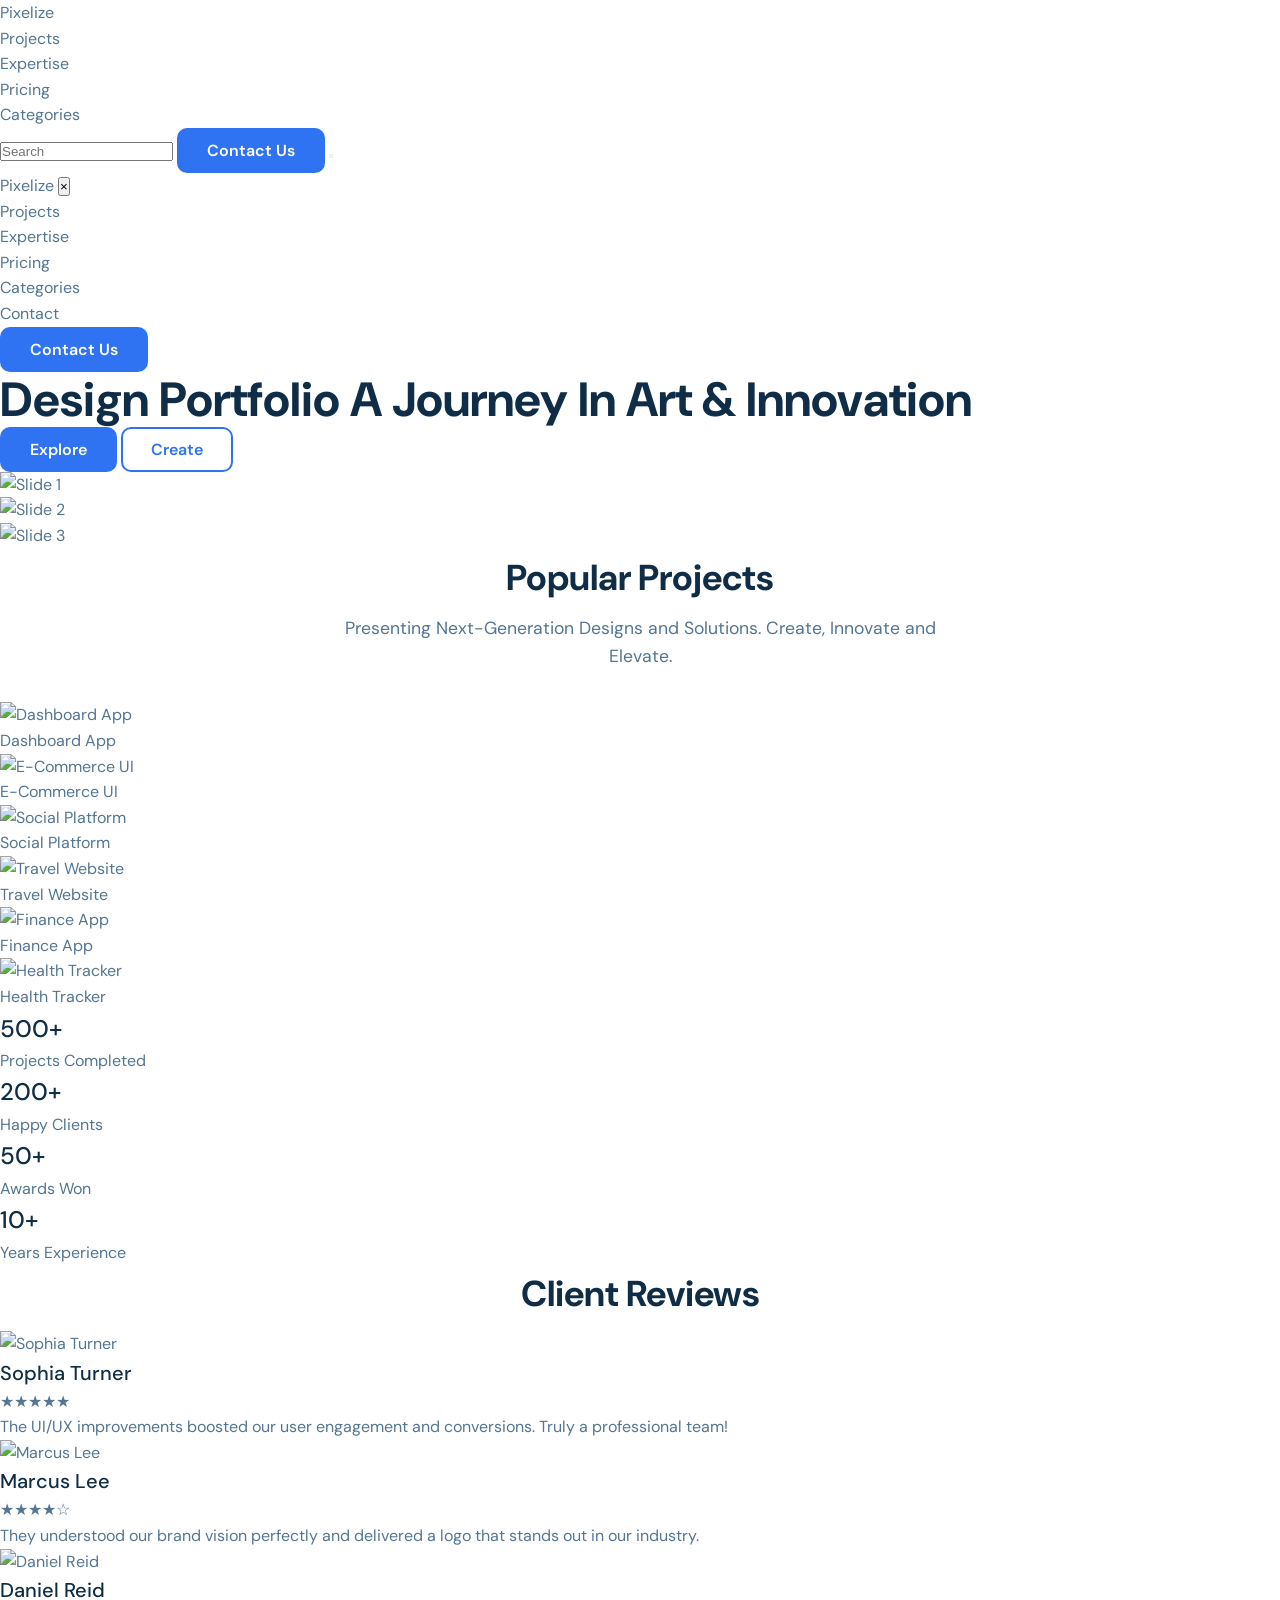
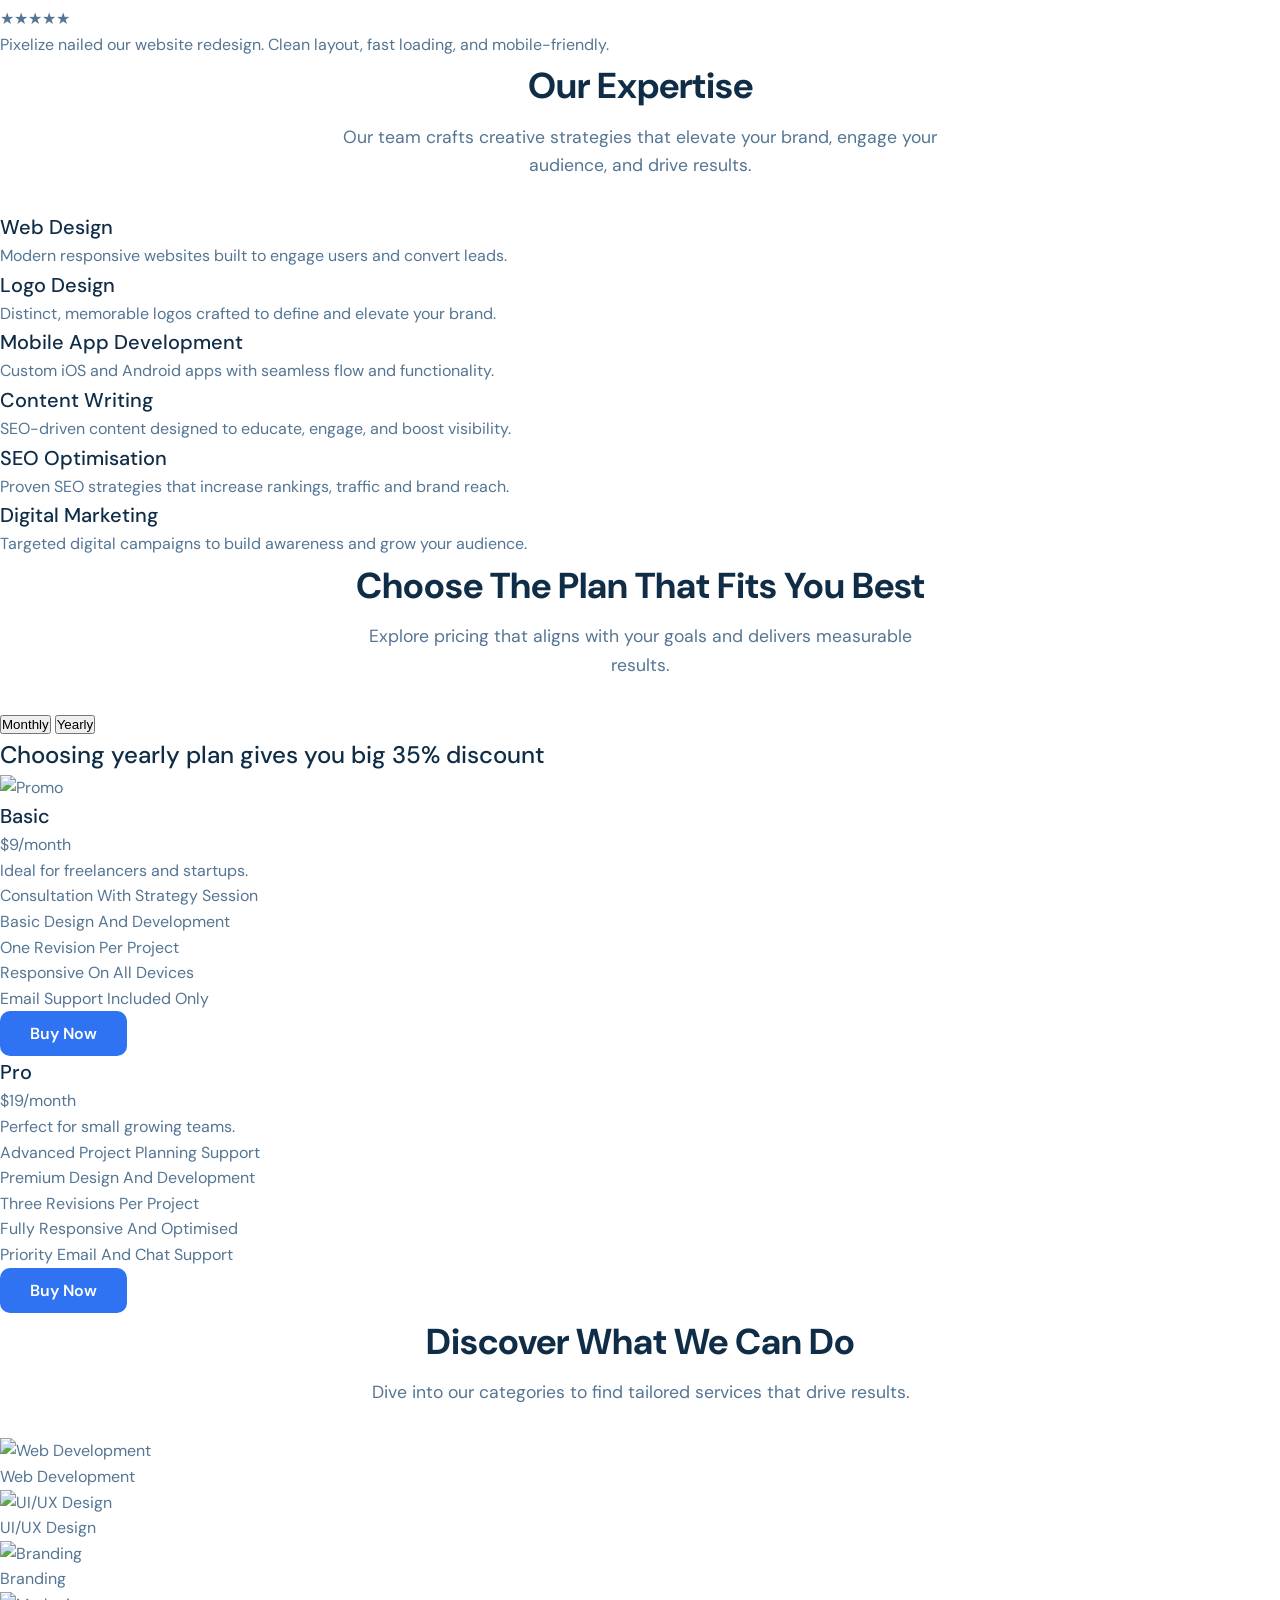
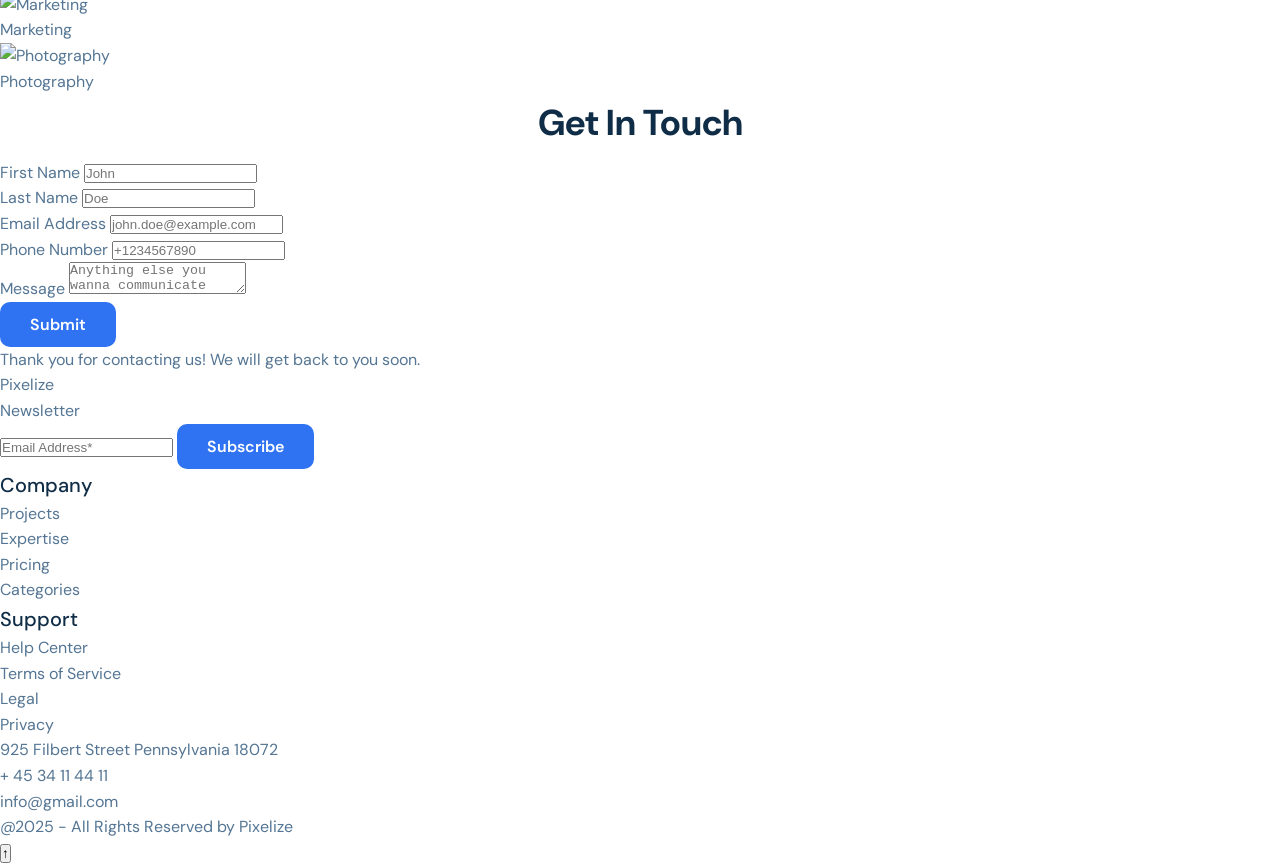
==== index.html @ 6b64fa92 "chore: scaffold project with base html and common styles" ====
<!DOCTYPE html>
<html lang="en">
<head>
    <meta charset="UTF-8">
    <meta name="viewport" content="width=device-width, initial-scale=1.0">
    <title>Pixelize — Design Portfolio</title>
    <link rel="preconnect" href="https://fonts.googleapis.com">
    <link href="https://fonts.googleapis.com/css2?family=DM+Sans:wght@400;500;600;700&display=swap" rel="stylesheet">
    <script src="https://code.iconify.design/iconify-icon/1.0.7/iconify-icon.min.js"></script>
    <link rel="stylesheet" href="./styles/common.css">
</head>
<body>

    <section class="nav" id="top">
        <div class="nav-logo">
            <a href="#top">Pixelize</a>
        </div>
        <div class="nav-links">
            <ul>
                <li><a href="#projects">Projects</a></li>
                <li><a href="#expertise">Expertise</a></li>
                <li><a href="#pricing">Pricing</a></li>
                <li><a href="#categories">Categories</a></li>
            </ul>
        </div>
        <div class="nav-right">
            <input type="text" placeholder="Search" class="nav-search">
            <button class="btn-primary" onclick="document.getElementById('contact').scrollIntoView({behavior:'smooth'})">Contact Us</button>
            <button class="hamburger" id="hamburger-btn">
                <span></span><span></span><span></span>
            </button>
        </div>
    </section>

    
    <div class="mobile-menu" id="mobile-menu">
        <div class="mobile-menu-header">
            <a href="#top" class="mobile-logo">Pixelize</a>
            <button class="close-btn" id="close-menu-btn">&times;</button>
        </div>
        <ul class="mobile-links">
            <li><a href="#projects">Projects</a></li>
            <li><a href="#expertise">Expertise</a></li>
            <li><a href="#pricing">Pricing</a></li>
            <li><a href="#categories">Categories</a></li>
            <li><a href="#contact">Contact</a></li>
        </ul>
        <button class="btn-primary mobile-contact-btn" onclick="document.getElementById('contact').scrollIntoView({behavior:'smooth'})">Contact Us</button>
    </div>
    <div class="menu-overlay" id="menu-overlay"></div>

   
    <section class="hero">
        <div class="hero-text">
            <h1>Design Portfolio A Journey in Art & Innovation</h1>
            <div class="hero-buttons">
                <a href="#projects"><button class="btn-primary">Explore</button></a>
                <a href="#categories"><button class="btn-outline">Create</button></a>
            </div>
        </div>
        <div class="hero-image">
            <div class="slider" id="hero-slider">
                <div class="slider-track" id="hero-track">
                    <div class="slide"><img src="https://picsum.photos/seed/pixhero1/600/420.jpg" alt="Slide 1"></div>
                    <div class="slide"><img src="https://picsum.photos/seed/pixhero2/600/420.jpg" alt="Slide 2"></div>
                    <div class="slide"><img src="https://picsum.photos/seed/pixhero3/600/420.jpg" alt="Slide 3"></div>
                </div>
                <div class="slider-dots" id="hero-dots"></div>
            </div>
        </div>
    </section>

   
    <section class="projects" id="projects">
        <h2>Popular Projects</h2>
        <p>Presenting Next-Generation Designs and Solutions. Create, Innovate and Elevate.</p>
        <div class="slider" id="project-slider">
            <div class="slider-track" id="project-track">
                <div class="slide project-card">
                    <img src="https://picsum.photos/seed/proj1/300/300.jpg" alt="Dashboard App">
                    <div class="project-info">
                        <iconify-icon icon="logos:nextjs-icon" width="28"></iconify-icon>
                        <span>Dashboard App</span>
                    </div>
                </div>
                <div class="slide project-card">
                    <img src="https://picsum.photos/seed/proj2/300/300.jpg" alt="E-Commerce UI">
                    <div class="project-info">
                        <iconify-icon icon="logos:nextjs-icon" width="28"></iconify-icon>
                        <span>E-Commerce UI</span>
                    </div>
                </div>
                <div class="slide project-card">
                    <img src="https://picsum.photos/seed/proj3/300/300.jpg" alt="Social Platform">
                    <div class="project-info">
                        <iconify-icon icon="logos:nextjs-icon" width="28"></iconify-icon>
                        <span>Social Platform</span>
                    </div>
                </div>
                <div class="slide project-card">
                    <img src="https://picsum.photos/seed/proj4/300/300.jpg" alt="Travel Website">
                    <div class="project-info">
                        <iconify-icon icon="logos:nextjs-icon" width="28"></iconify-icon>
                        <span>Travel Website</span>
                    </div>
                </div>
                <div class="slide project-card">
                    <img src="https://picsum.photos/seed/proj5/300/300.jpg" alt="Finance App">
                    <div class="project-info">
                        <iconify-icon icon="logos:nextjs-icon" width="28"></iconify-icon>
                        <span>Finance App</span>
                    </div>
                </div>
                <div class="slide project-card">
                    <img src="https://picsum.photos/seed/proj6/300/300.jpg" alt="Health Tracker">
                    <div class="project-info">
                        <iconify-icon icon="logos:nextjs-icon" width="28"></iconify-icon>
                        <span>Health Tracker</span>
                    </div>
                </div>
            </div>
            <div class="slider-dots" id="project-dots"></div>
        </div>
    </section>

   
    <section class="stats">
        <div class="stat-card">
            <div class="stat-icon"><iconify-icon icon="mdi:briefcase-outline" width="32" style="color:#fff"></iconify-icon></div>
            <h3>500+</h3>
            <p>Projects Completed</p>
        </div>
        <div class="stat-card">
            <div class="stat-icon"><iconify-icon icon="mdi:account-group-outline" width="32" style="color:#fff"></iconify-icon></div>
            <h3>200+</h3>
            <p>Happy Clients</p>
        </div>
        <div class="stat-card">
            <div class="stat-icon"><iconify-icon icon="mdi:trophy-outline" width="32" style="color:#fff"></iconify-icon></div>
            <h3>50+</h3>
            <p>Awards Won</p>
        </div>
        <div class="stat-card">
            <div class="stat-icon"><iconify-icon icon="mdi:clock-outline" width="32" style="color:#fff"></iconify-icon></div>
            <h3>10+</h3>
            <p>Years Experience</p>
        </div>
    </section>

    <section class="reviews">
        <h2>Client Reviews</h2>
        <div class="reviews-grid">
            <div class="review-card">
                <div class="review-header">
                    <img src="https://picsum.photos/seed/sophia/48/48.jpg" alt="Sophia Turner" class="review-avatar">
                    <div>
                        <h4>Sophia Turner</h4>
                        <div class="stars">★★★★★</div>
                    </div>
                </div>
                <p>The UI/UX improvements boosted our user engagement and conversions. Truly a professional team!</p>
            </div>
            <div class="review-card">
                <div class="review-header">
                    <img src="https://picsum.photos/seed/marcus/48/48.jpg" alt="Marcus Lee" class="review-avatar">
                    <div>
                        <h4>Marcus Lee</h4>
                        <div class="stars">★★★★☆</div>
                    </div>
                </div>
                <p>They understood our brand vision perfectly and delivered a logo that stands out in our industry.</p>
            </div>
            <div class="review-card">
                <div class="review-header">
                    <img src="https://picsum.photos/seed/daniel/48/48.jpg" alt="Daniel Reid" class="review-avatar">
                    <div>
                        <h4>Daniel Reid</h4>
                        <div class="stars">★★★★★</div>
                    </div>
                </div>
                <p>Pixelize nailed our website redesign. Clean layout, fast loading, and mobile-friendly.</p>
            </div>
        </div>
    </section>

  
    <section class="expertise" id="expertise">
        <h2>Our Expertise</h2>
        <p>Our team crafts creative strategies that elevate your brand, engage your audience, and drive results.</p>
        <div class="expertise-grid">
            <div class="expertise-card">
                <div class="expertise-icon"><iconify-icon icon="mdi:palette-outline" width="24" style="color:#fff"></iconify-icon></div>
                <h4>Web Design</h4>
                <p>Modern responsive websites built to engage users and convert leads.</p>
            </div>
            <div class="expertise-card">
                <div class="expertise-icon"><iconify-icon icon="mdi:vector-square" width="24" style="color:#fff"></iconify-icon></div>
                <h4>Logo Design</h4>
                <p>Distinct, memorable logos crafted to define and elevate your brand.</p>
            </div>
            <div class="expertise-card">
                <div class="expertise-icon"><iconify-icon icon="mdi:cellphone-link" width="24" style="color:#fff"></iconify-icon></div>
                <h4>Mobile App Development</h4>
                <p>Custom iOS and Android apps with seamless flow and functionality.</p>
            </div>
            <div class="expertise-card">
                <div class="expertise-icon"><iconify-icon icon="mdi:pencil-outline" width="24" style="color:#fff"></iconify-icon></div>
                <h4>Content Writing</h4>
                <p>SEO-driven content designed to educate, engage, and boost visibility.</p>
            </div>
            <div class="expertise-card">
                <div class="expertise-icon"><iconify-icon icon="mdi:magnify" width="24" style="color:#fff"></iconify-icon></div>
                <h4>SEO Optimisation</h4>
                <p>Proven SEO strategies that increase rankings, traffic and brand reach.</p>
            </div>
            <div class="expertise-card">
                <div class="expertise-icon"><iconify-icon icon="mdi:bullhorn-outline" width="24" style="color:#fff"></iconify-icon></div>
                <h4>Digital Marketing</h4>
                <p>Targeted digital campaigns to build awareness and grow your audience.</p>
            </div>
        </div>
    </section>

   
    <section class="pricing" id="pricing">
        <h2>Choose the Plan That Fits You Best</h2>
        <p>Explore pricing that aligns with your goals and delivers measurable results.</p>
        <div class="pricing-toggle">
            <button class="toggle-btn active" id="monthly-btn" data-plan="monthly">Monthly</button>
            <button class="toggle-btn" id="yearly-btn" data-plan="yearly">Yearly</button>
        </div>
        <div class="pricing-grid">
            <div class="promo-card">
                <div class="promo-text">
                    <h3>Choosing yearly plan gives you <span>big 35% discount</span></h3>
                </div>
                <img src="https://picsum.photos/seed/pricingactor/360/380.jpg" alt="Promo">
            </div>
            <div class="plan-card">
                <h4>Basic</h4>
                <div class="plan-price">$<span class="price-value" data-monthly="9" data-yearly="6">9</span><span class="plan-period">/month</span></div>
                <p>Ideal for freelancers and startups.</p>
                <ul>
                    <li>Consultation With Strategy Session</li>
                    <li>Basic Design And Development</li>
                    <li>One Revision Per Project</li>
                    <li>Responsive On All Devices</li>
                    <li>Email Support Included Only</li>
                </ul>
                <button class="btn-primary plan-btn">Buy Now</button>
            </div>
            <div class="plan-card">
                <h4>Pro</h4>
                <div class="plan-price">$<span class="price-value" data-monthly="19" data-yearly="12">19</span><span class="plan-period">/month</span></div>
                <p>Perfect for small growing teams.</p>
                <ul>
                    <li>Advanced Project Planning Support</li>
                    <li>Premium Design And Development</li>
                    <li>Three Revisions Per Project</li>
                    <li>Fully Responsive And Optimised</li>
                    <li>Priority Email And Chat Support</li>
                </ul>
                <button class="btn-primary plan-btn">Buy Now</button>
            </div>
        </div>
    </section>

   
    <section class="categories" id="categories">
        <h2>Discover What We Can Do</h2>
        <p>Dive into our categories to find tailored services that drive results.</p>
        <div class="categories-grid">
            <div class="cat-card cat-large">
                <img src="https://picsum.photos/seed/catweb/570/400.jpg" alt="Web Development">
                <div class="cat-label"><iconify-icon icon="mdi:check-circle" width="16" style="color:#22c55e"></iconify-icon> Web Development</div>
            </div>
            <div class="cat-card">
                <img src="https://picsum.photos/seed/catui/285/200.jpg" alt="UI/UX Design">
                <div class="cat-label"><iconify-icon icon="mdi:check-circle" width="16" style="color:#22c55e"></iconify-icon> UI/UX Design</div>
            </div>
            <div class="cat-card">
                <img src="https://picsum.photos/seed/catbrand/285/200.jpg" alt="Branding">
                <div class="cat-label"><iconify-icon icon="mdi:check-circle" width="16" style="color:#22c55e"></iconify-icon> Branding</div>
            </div>
            <div class="cat-card">
                <img src="https://picsum.photos/seed/catmarket/285/200.jpg" alt="Marketing">
                <div class="cat-label"><iconify-icon icon="mdi:check-circle" width="16" style="color:#22c55e"></iconify-icon> Marketing</div>
            </div>
            <div class="cat-card">
                <img src="https://picsum.photos/seed/catphoto/285/200.jpg" alt="Photography">
                <div class="cat-label"><iconify-icon icon="mdi:check-circle" width="16" style="color:#22c55e"></iconify-icon> Photography</div>
            </div>
        </div>
    </section>

    
    <section class="contact" id="contact">
        <h2>Get In Touch</h2>
        <div class="contact-form" id="contact-form">
            <div class="form-row">
                <div class="form-group">
                    <label>First Name</label>
                    <input type="text" placeholder="John" id="fname">
                </div>
                <div class="form-group">
                    <label>Last Name</label>
                    <input type="text" placeholder="Doe" id="lname">
                </div>
            </div>
            <div class="form-row">
                <div class="form-group">
                    <label>Email Address</label>
                    <input type="email" placeholder="john.doe@example.com" id="femail">
                </div>
                <div class="form-group">
                    <label>Phone Number</label>
                    <input type="tel" placeholder="+1234567890" id="fphone">
                </div>
            </div>
            <div class="form-group">
                <label>Message</label>
                <textarea placeholder="Anything else you wanna communicate" id="fmessage"></textarea>
            </div>
            <button class="btn-primary submit-btn" id="submit-btn" disabled>Submit</button>
        </div>
        <div class="form-success" id="form-success">Thank you for contacting us! We will get back to you soon.</div>
    </section>

  
    <footer>
        <div class="footer-top">
            <div class="footer-brand">
                <a href="#top" class="footer-logo">Pixelize</a>
                <p>Newsletter</p>
                <div class="newsletter">
                    <input type="email" placeholder="Email Address*" id="newsletter-email">
                    <button class="btn-primary" id="subscribe-btn">Subscribe</button>
                </div>
            </div>
            <div class="footer-columns">
                <div class="footer-col">
                    <h4>Company</h4>
                    <ul>
                        <li><a href="#projects">Projects</a></li>
                        <li><a href="#expertise">Expertise</a></li>
                        <li><a href="#pricing">Pricing</a></li>
                        <li><a href="#categories">Categories</a></li>
                    </ul>
                </div>
                <div class="footer-col">
                    <h4>Support</h4>
                    <ul>
                        <li><a href="#">Help Center</a></li>
                        <li><a href="#">Terms of Service</a></li>
                        <li><a href="#">Legal</a></li>
                        <li><a href="#">Privacy</a></li>
                    </ul>
                </div>
                <div class="footer-contact">
                    <p>925 Filbert Street Pennsylvania 18072</p>
                    <p>+ 45 34 11 44 11</p>
                    <p>info@gmail.com</p>
                </div>
            </div>
        </div>
        <div class="footer-bottom">
            <p>@2025 - All Rights Reserved by <span>Pixelize</span></p>
        </div>
    </footer>

   
    <button class="scroll-top" id="scroll-top-btn">↑</button>

   
    <div class="toast" id="toast"></div>

    
    <link rel="stylesheet" href="./styles/nav.css">
    <link rel="stylesheet" href="./styles/hero.css">
    <link rel="stylesheet" href="./styles/sections.css">
    <link rel="stylesheet" href="./styles/pricing.css">
    <link rel="stylesheet" href="./styles/contact.css">
    <link rel="stylesheet" href="./styles/footer.css">
    <link rel="stylesheet" href="./styles/responsive.css">

 
    <script src="./js/theme.js"></script>
    <script src="./js/menu.js"></script>
    <script src="./js/slider.js"></script>
    <script src="./js/pricing.js"></script>
    <script src="./js/form.js"></script>
    <script src="./js/utils.js"></script>
</body>
</html>
---- styles/common.css ----
* {
    margin: 0;
    padding: 0;
    box-sizing: border-box;
}

html {
    scroll-behavior: smooth;
}

body {
    font-family: 'DM Sans', sans-serif;
    background-color: #ffffff;
    color: #547593;
    line-height: 1.6;
}

a {
    text-decoration: none;
    color: inherit;
}

ul {
    list-style: none;
}

img {
    max-width: 100%;
    display: block;
}

/* ===== TYPOGRAPHY ===== */
h1 {
    font-size: 3rem;
    font-weight: 700;
    color: #102d47;
    line-height: 1.15;
    text-transform: capitalize;
}

h2 {
    font-size: 2.25rem;
    font-weight: 700;
    color: #102d47;
    text-transform: capitalize;
    text-align: center;
    margin-bottom: 0.5rem;
}

h3 {
    font-size: 1.5rem;
    font-weight: 500;
    color: #102d47;
}

h4 {
    font-size: 1.25rem;
    font-weight: 500;
    color: #102d47;
}

section > p {
    text-align: center;
    font-size: 1.1rem;
    color: #547593;
    max-width: 600px;
    margin: 0 auto 2rem;
}


.btn-primary {
    background-color: #2f73f2;
    color: #ffffff;
    border: 2px solid #2f73f2;
    padding: 10px 28px;
    border-radius: 10px;
    font-size: 1rem;
    font-weight: 600;
    cursor: pointer;
    font-family: 'DM Sans', sans-serif;
}

.btn-primary:hover {
    background-color: transparent;
    color: #2f73f2;
}

.btn-outline {
    background-color: transparent;
    color: #2f73f2;
    border: 2px solid #2f73f2;
    padding: 10px 28px;
    border-radius: 10px;
    font-size: 1rem;
    font-weight: 600;
    cursor: pointer;
    font-family: 'DM Sans', sans-serif;
}

.btn-outline:hover {
    background-color: #2f73f2;
    color: #ffffff;
}

.btn-disabled {
    background-color: #d1d5db;
    color: #9ca3af;
    border: 2px solid #d1d5db;
    padding: 10px 28px;
    border-radius: 10px;
    font-size: 1rem;
    font-weight: 600;
    cursor: not-allowed;
    font-family: 'DM Sans', sans-serif;
}


body.dark {
    background-color: #081738;
    color: #a0aec0;
}

body.dark h1,
body.dark h2,
body.dark h3,
body.dark h4 {
    color: #ffffff;
}

body.dark section > p {
    color: #a0aec0;
}

body.dark input,
body.dark textarea {
    background-color: transparent;
    color: #ffffff;
    border-color: rgba(255, 255, 255, 0.2);
}

body.dark input::placeholder,
body.dark textarea::placeholder {
    color: rgba(255, 255, 255, 0.3);
}


::-webkit-scrollbar {
    width: 8px;
}

::-webkit-scrollbar-track {
    background: #f5f9ff;
}

::-webkit-scrollbar-thumb {
    background: #2f73f2;
    border-radius: 4px;
}

body.dark ::-webkit-scrollbar-track {
    background: #000f30;
}


@media (prefers-reduced-motion: reduce) {
    html {
        scroll-behavior: auto;
    }
}
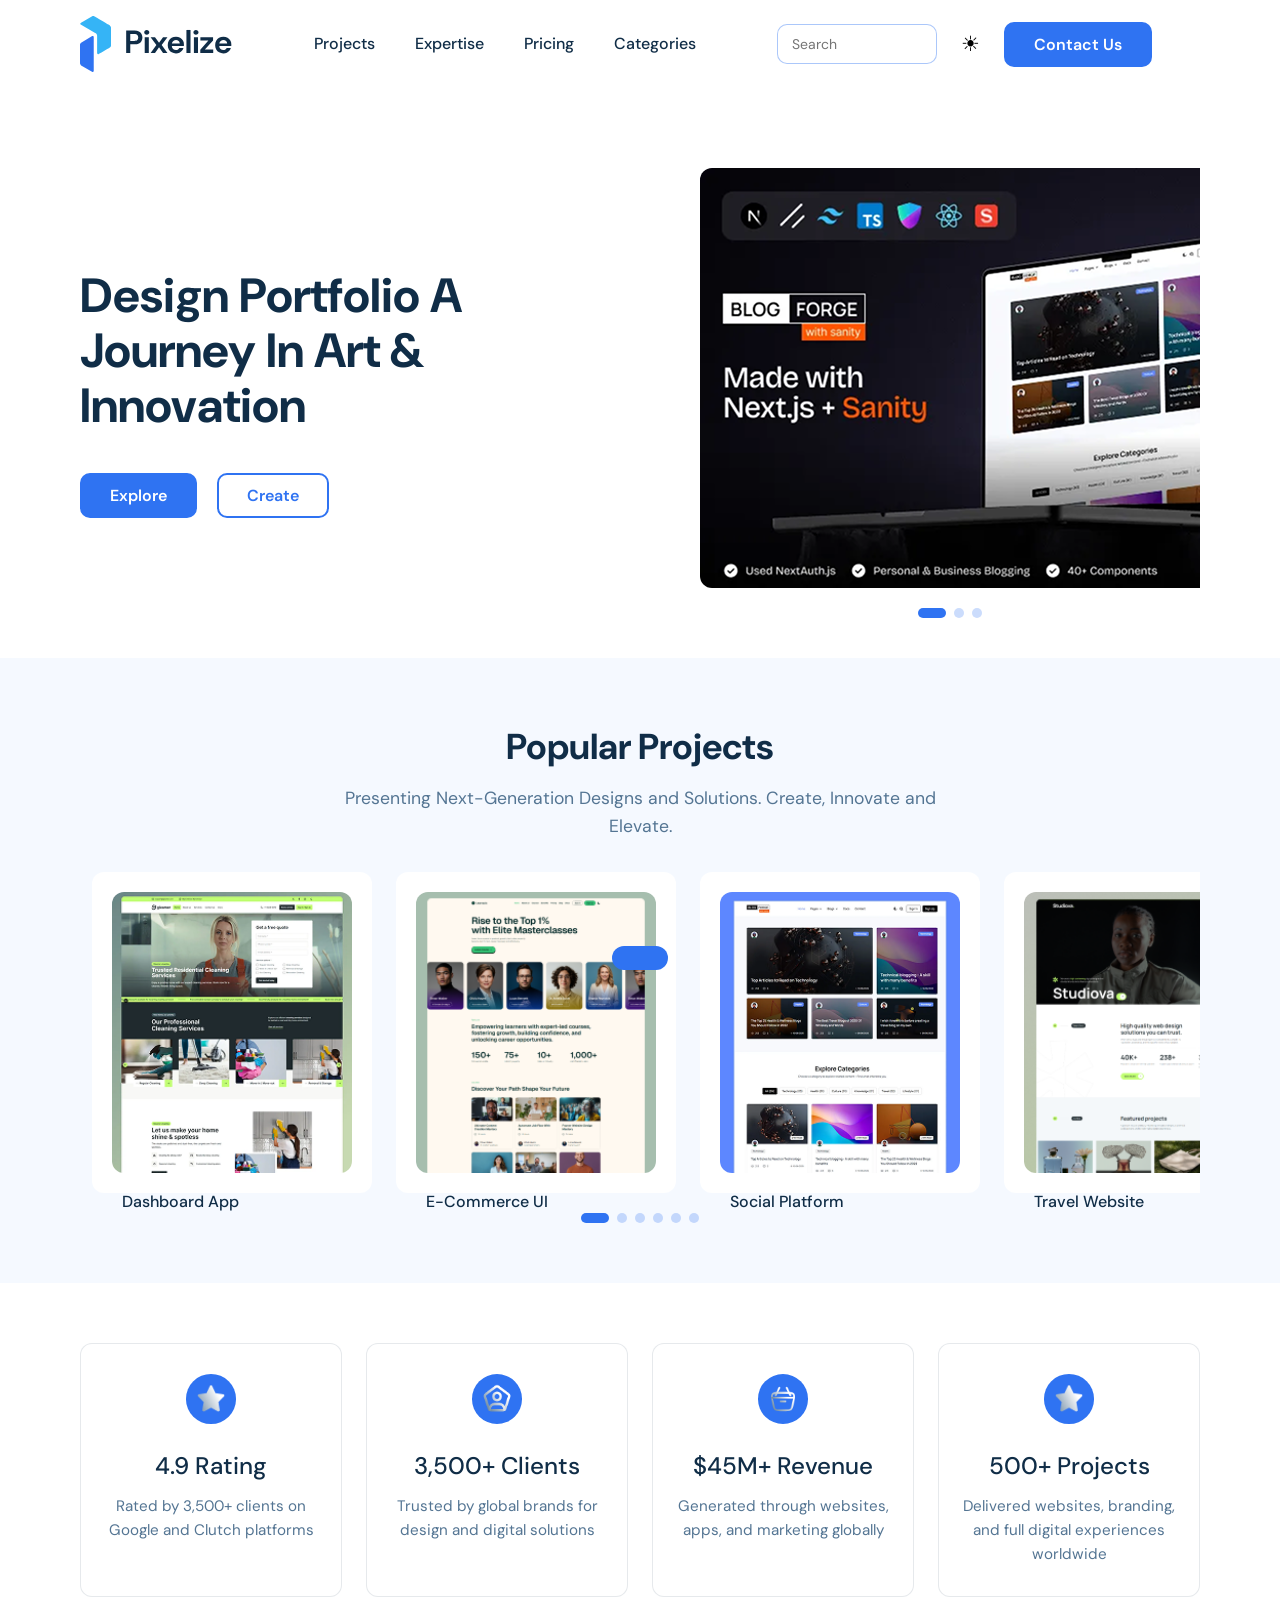
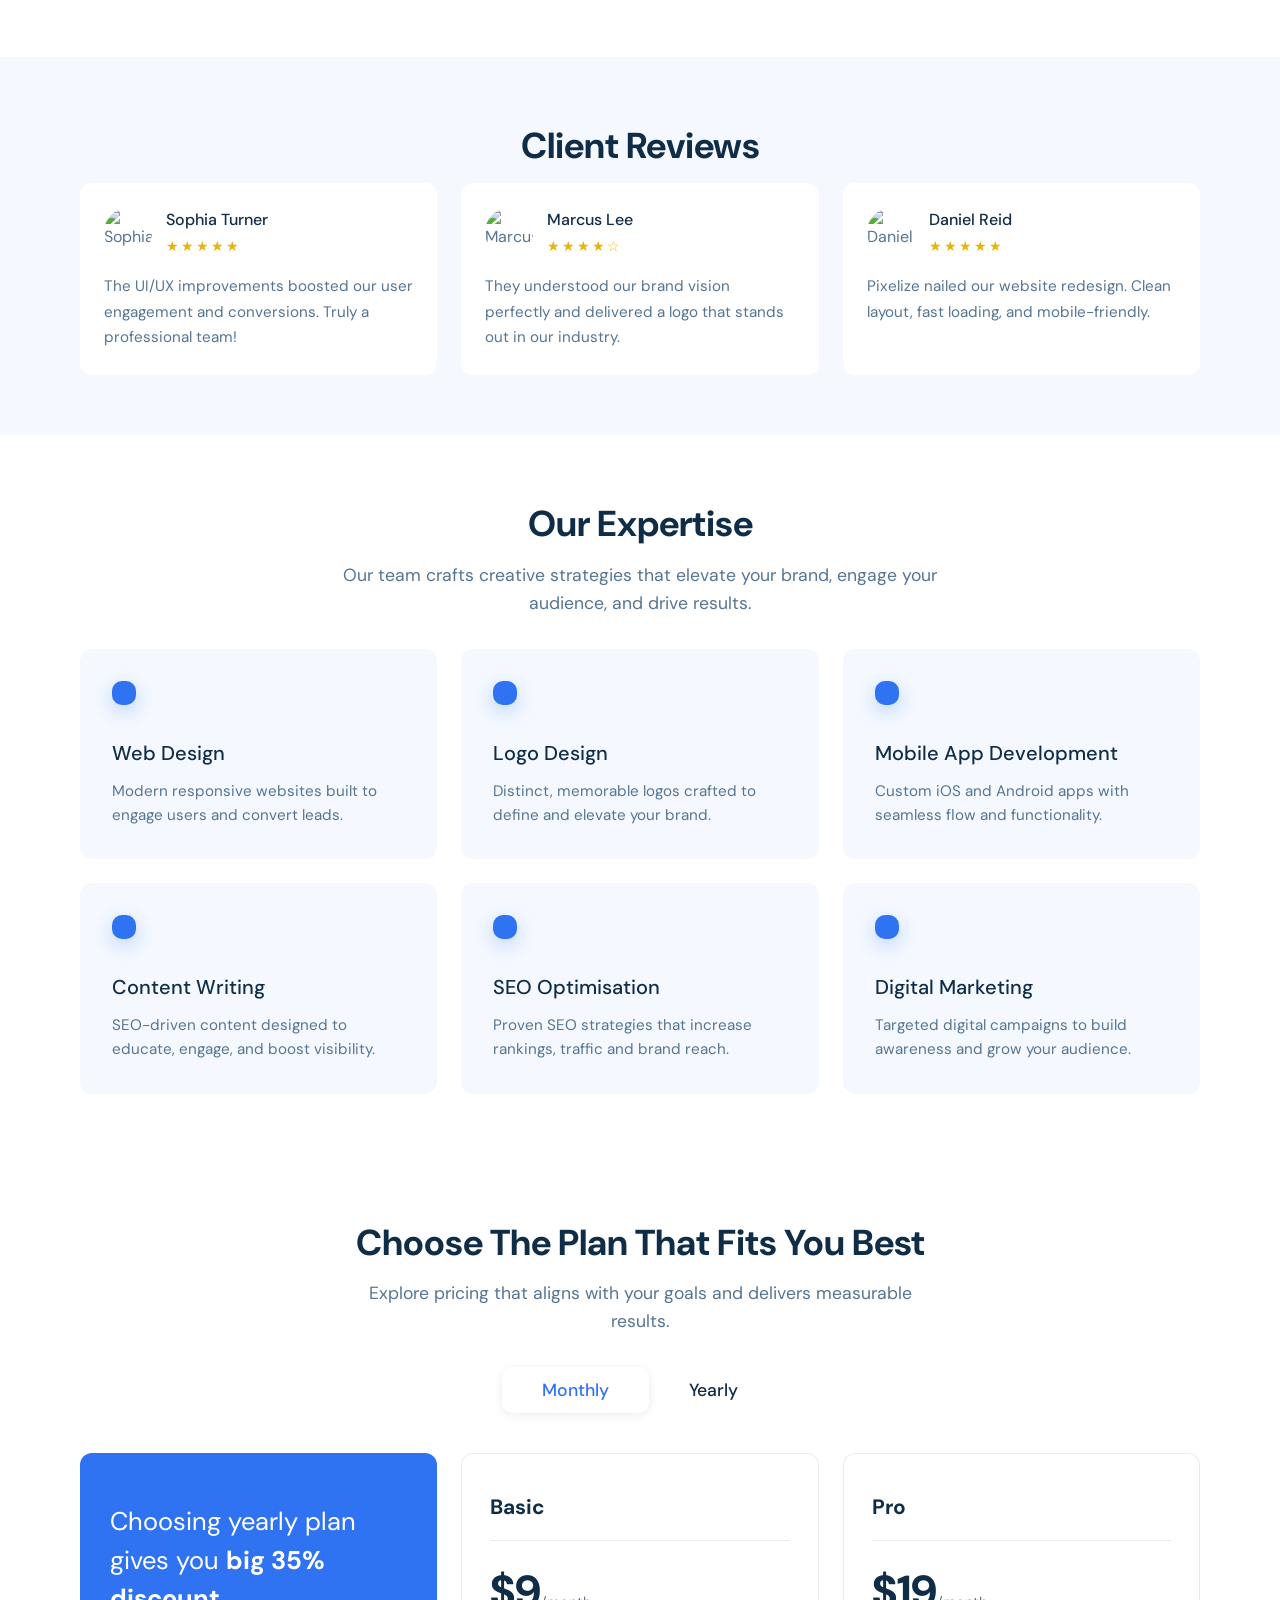
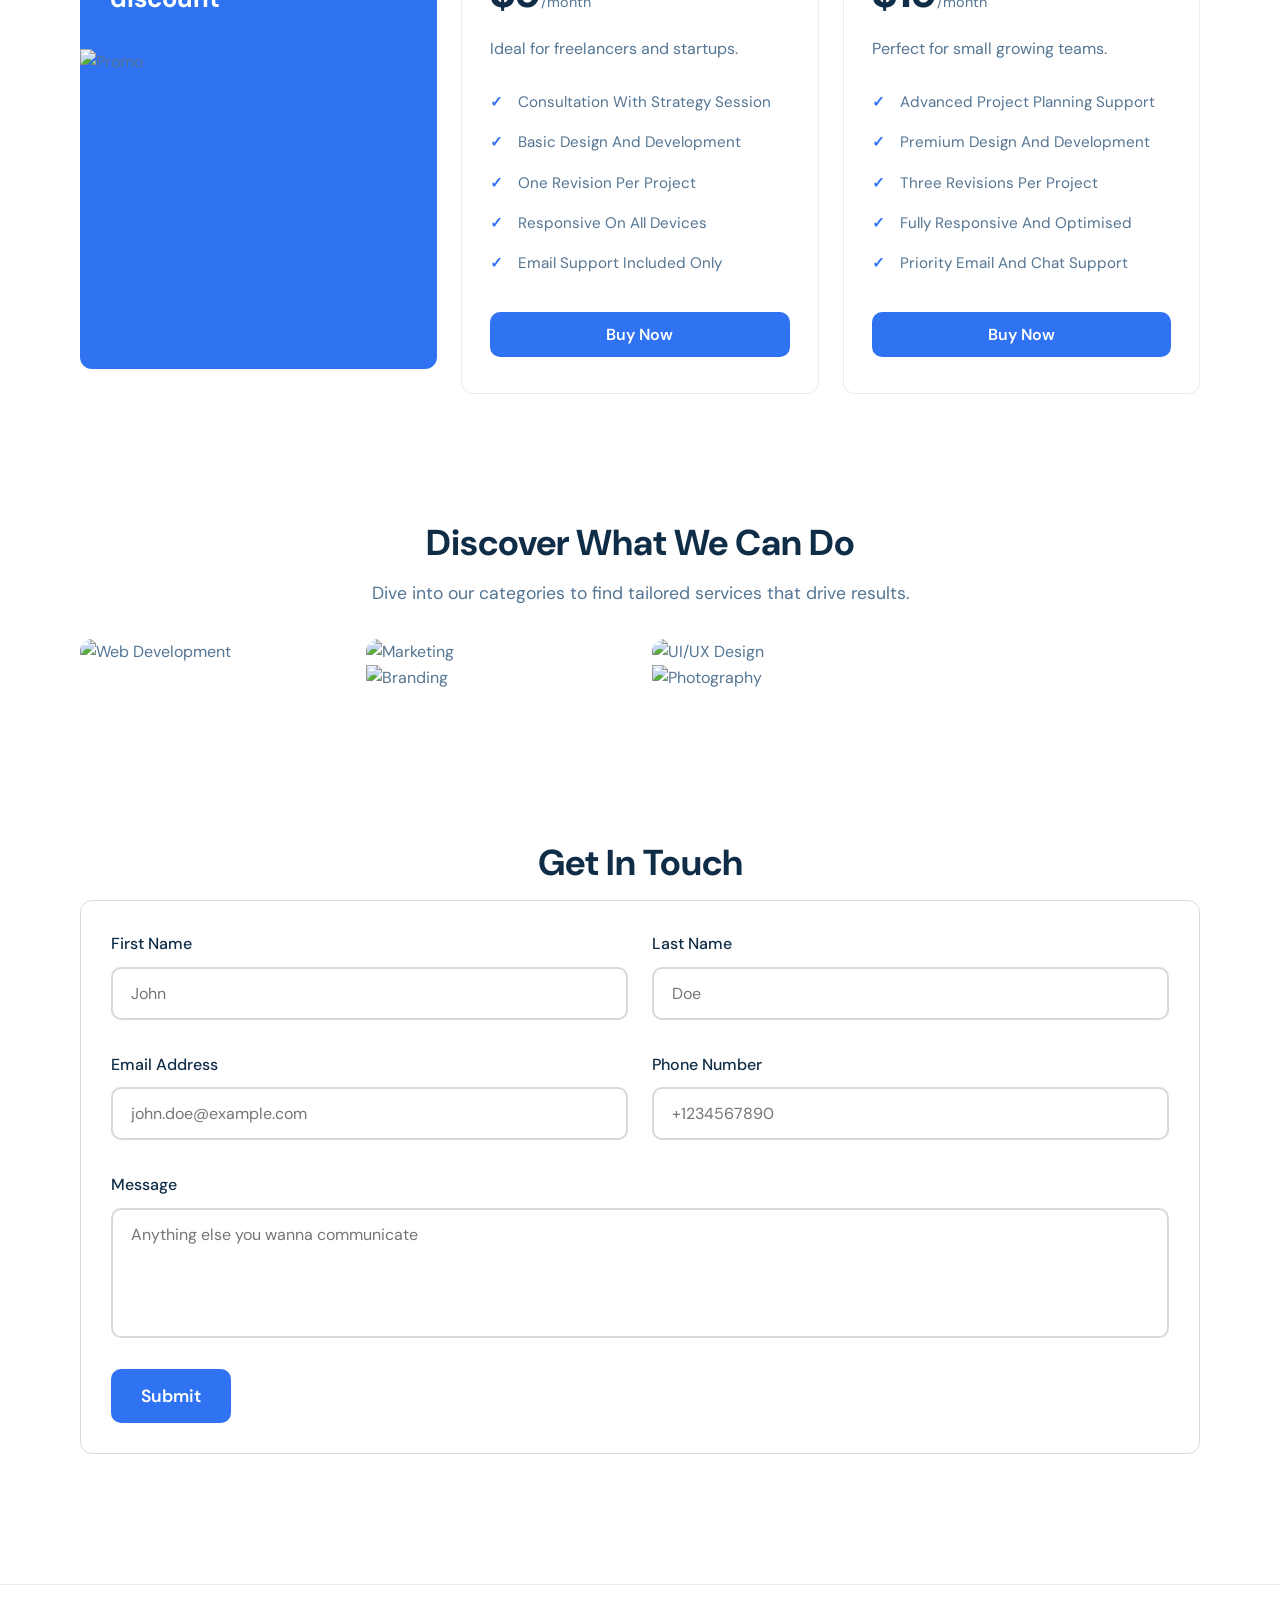
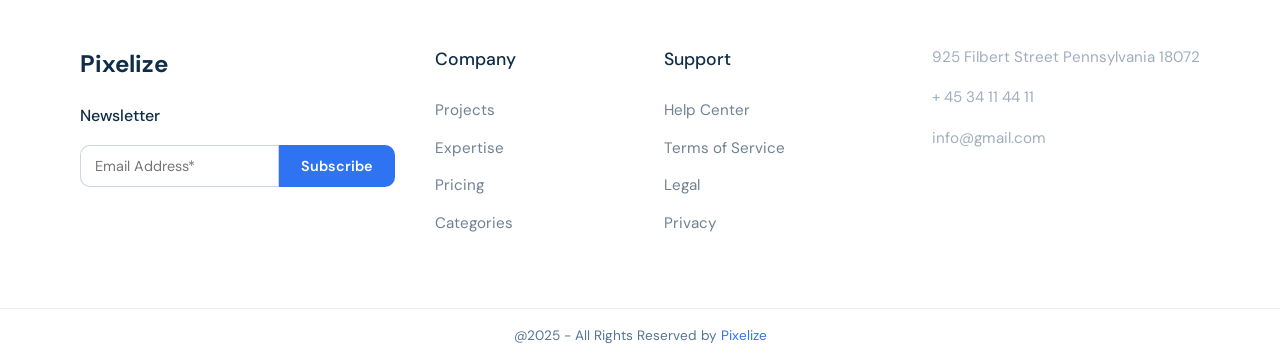
==== commit ecb9b9a3: "separate it well" ====
--- a/index.html
+++ b/index.html
@@ -13,7 +13,7 @@
 
     <section class="nav" id="top">
         <div class="nav-logo">
-            <a href="#top">Pixelize</a>
+            <a href="#top"><img src="./images/logo.svg" alt=""></a>
         </div>
         <div class="nav-links">
             <ul>
@@ -24,9 +24,9 @@
             </ul>
         </div>
         <div class="nav-right">
-            <input type="text" placeholder="Search" class="nav-search">
+            <input type="text" placeholder="Search"  class="nav-search">
+              <button class="hamburger" id="hamburger-btn"></button>
             <button class="btn-primary" onclick="document.getElementById('contact').scrollIntoView({behavior:'smooth'})">Contact Us</button>
-            <button class="hamburger" id="hamburger-btn">
                 <span></span><span></span><span></span>
             </button>
         </div>
@@ -61,9 +61,9 @@
         <div class="hero-image">
             <div class="slider" id="hero-slider">
                 <div class="slider-track" id="hero-track">
-                    <div class="slide"><img src="https://picsum.photos/seed/pixhero1/600/420.jpg" alt="Slide 1"></div>
-                    <div class="slide"><img src="https://picsum.photos/seed/pixhero2/600/420.jpg" alt="Slide 2"></div>
-                    <div class="slide"><img src="https://picsum.photos/seed/pixhero3/600/420.jpg" alt="Slide 3"></div>
+                    <div class="slide"><img src="./images/image1.png" alt="Slide 1"></div>
+                    <div class="slide"><img src="./images/image2.png" alt="Slide 2"></div>
+                    <div class="slide"><img src="./images/image3.png" alt="Slide 3"></div>
                 </div>
                 <div class="slider-dots" id="hero-dots"></div>
             </div>
@@ -77,42 +77,42 @@
         <div class="slider" id="project-slider">
             <div class="slider-track" id="project-track">
                 <div class="slide project-card">
-                    <img src="https://picsum.photos/seed/proj1/300/300.jpg" alt="Dashboard App">
+                    <img src="./images/image4.png" alt="Dashboard App">
                     <div class="project-info">
                         <iconify-icon icon="logos:nextjs-icon" width="28"></iconify-icon>
                         <span>Dashboard App</span>
                     </div>
                 </div>
                 <div class="slide project-card">
-                    <img src="https://picsum.photos/seed/proj2/300/300.jpg" alt="E-Commerce UI">
+                    <img src="./images/image5.png" alt="E-Commerce UI">
                     <div class="project-info">
                         <iconify-icon icon="logos:nextjs-icon" width="28"></iconify-icon>
                         <span>E-Commerce UI</span>
                     </div>
                 </div>
                 <div class="slide project-card">
-                    <img src="https://picsum.photos/seed/proj3/300/300.jpg" alt="Social Platform">
+                    <img src="./images/image6.png" alt="Social Platform">
                     <div class="project-info">
                         <iconify-icon icon="logos:nextjs-icon" width="28"></iconify-icon>
                         <span>Social Platform</span>
                     </div>
                 </div>
                 <div class="slide project-card">
-                    <img src="https://picsum.photos/seed/proj4/300/300.jpg" alt="Travel Website">
+                    <img src="./images/image7.png" alt="Travel Website">
                     <div class="project-info">
                         <iconify-icon icon="logos:nextjs-icon" width="28"></iconify-icon>
                         <span>Travel Website</span>
                     </div>
                 </div>
                 <div class="slide project-card">
-                    <img src="https://picsum.photos/seed/proj5/300/300.jpg" alt="Finance App">
+                    <img src="./images/image8.png" alt="Finance App">
                     <div class="project-info">
                         <iconify-icon icon="logos:nextjs-icon" width="28"></iconify-icon>
                         <span>Finance App</span>
                     </div>
                 </div>
                 <div class="slide project-card">
-                    <img src="https://picsum.photos/seed/proj6/300/300.jpg" alt="Health Tracker">
+                    <img src="./images/image9.png" alt="Health Tracker">
                     <div class="project-info">
                         <iconify-icon icon="logos:nextjs-icon" width="28"></iconify-icon>
                         <span>Health Tracker</span>
@@ -126,24 +126,26 @@
    
     <section class="stats">
         <div class="stat-card">
-            <div class="stat-icon"><iconify-icon icon="mdi:briefcase-outline" width="32" style="color:#fff"></iconify-icon></div>
-            <h3>500+</h3>
-            <p>Projects Completed</p>
+           <img class="stat-icon" src="./iconsImg/icon1.png" width="50" style="color:#fff" alt="icon"> <div ></iconify-icon></div>
+           <h3>4.9 Rating</h3>
+           
+            <p>Rated by 3,500+ clients on Google and Clutch platforms</p>
+        </div>
+           <div class="stat-card">
+           <img class="stat-icon" src="./iconsImg/icon2.png" width="50" style="color:#fff" alt="icon2"> <div ></iconify-icon></div>
+           <h3>3,500+ Clients</h3>
+            <p>Trusted by global brands for design and digital solutions</p>
+        </div>
+            <div class="stat-card">
+           <img class="stat-icon" src="./iconsImg/icon3.png" width="50" style="color:#fff" alt="icon3"> <div ></iconify-icon></div>
+            <h3>$45M+ Revenue</h3>
+       
+            <p>Generated through websites, apps, and marketing globally</p>
         </div>
         <div class="stat-card">
-            <div class="stat-icon"><iconify-icon icon="mdi:account-group-outline" width="32" style="color:#fff"></iconify-icon></div>
-            <h3>200+</h3>
-            <p>Happy Clients</p>
-        </div>
-        <div class="stat-card">
-            <div class="stat-icon"><iconify-icon icon="mdi:trophy-outline" width="32" style="color:#fff"></iconify-icon></div>
-            <h3>50+</h3>
-            <p>Awards Won</p>
-        </div>
-        <div class="stat-card">
-            <div class="stat-icon"><iconify-icon icon="mdi:clock-outline" width="32" style="color:#fff"></iconify-icon></div>
-            <h3>10+</h3>
-            <p>Years Experience</p>
+           <img class="stat-icon" src="./iconsImg/icon1.png" width="50" style="color:#fff" alt="icon"> <div ></iconify-icon></div>
+           <h3>500+ Projects</h3>
+            <p>Delivered websites, branding, and full digital experiences worldwide</p>
         </div>
     </section>
 
@@ -274,19 +276,21 @@
                 <img src="https://picsum.photos/seed/catweb/570/400.jpg" alt="Web Development">
                 <div class="cat-label"><iconify-icon icon="mdi:check-circle" width="16" style="color:#22c55e"></iconify-icon> Web Development</div>
             </div>
+          
             <div class="cat-card">
+                  <div class="cat-card">
+                <img src="https://picsum.photos/seed/catmarket/285/200.jpg" alt="Marketing">
+                <div class="cat-label"><iconify-icon icon="mdi:check-circle" width="16" style="color:#22c55e"></iconify-icon> Marketing</div>
+            </div>
+                <img src="https://picsum.photos/seed/catbrand/285/200.jpg" alt="Branding">
+                <div class="cat-label"><iconify-icon icon="mdi:check-circle" width="16" style="color:#22c55e"></iconify-icon> Branding</div>
+            </div>
+          
+            <div class="cat-card">
+                  <div class="cat-card">
                 <img src="https://picsum.photos/seed/catui/285/200.jpg" alt="UI/UX Design">
                 <div class="cat-label"><iconify-icon icon="mdi:check-circle" width="16" style="color:#22c55e"></iconify-icon> UI/UX Design</div>
             </div>
-            <div class="cat-card">
-                <img src="https://picsum.photos/seed/catbrand/285/200.jpg" alt="Branding">
-                <div class="cat-label"><iconify-icon icon="mdi:check-circle" width="16" style="color:#22c55e"></iconify-icon> Branding</div>
-            </div>
-            <div class="cat-card">
-                <img src="https://picsum.photos/seed/catmarket/285/200.jpg" alt="Marketing">
-                <div class="cat-label"><iconify-icon icon="mdi:check-circle" width="16" style="color:#22c55e"></iconify-icon> Marketing</div>
-            </div>
-            <div class="cat-card">
                 <img src="https://picsum.photos/seed/catphoto/285/200.jpg" alt="Photography">
                 <div class="cat-label"><iconify-icon icon="mdi:check-circle" width="16" style="color:#22c55e"></iconify-icon> Photography</div>
             </div>
--- a/styles/nav.css
+++ b/styles/nav.css
@@ -0,0 +1,194 @@
+
+.nav {
+    display: flex;
+    align-items: center;
+    justify-content: space-between;
+    padding: 16px 5rem;
+    position: sticky;
+    top: 0;
+    background-color: #ffffff;
+    z-index: 100;
+    transition: box-shadow 0.3s, padding 0.3s;
+}
+
+.nav.sticky {
+    box-shadow: 0 2px 20px rgba(0, 0, 0, 0.08);
+    padding: 12px 5rem;
+}
+
+body.dark .nav {
+    background-color: #000f30;
+}
+
+body.dark .nav.sticky {
+    box-shadow: 0 2px 20px rgba(0, 0, 0, 0.3);
+}
+
+.nav-logo a {
+    font-size: 1.5rem;
+    font-weight: 700;
+    color: #102d47;
+}
+
+.nav-logo a span {
+    color: #2f73f2;
+}
+
+body.dark .nav-logo a {
+    color: #ffffff;
+}
+
+.nav-links ul {
+    display: flex;
+    gap: 40px;
+}
+
+.nav-links a {
+    font-size: 1rem;
+    color: #102d47;
+    font-weight: 500;
+}
+
+.nav-links a:hover {
+    color: #2f73f2;
+}
+
+body.dark .nav-links a {
+    color: #ffffff;
+}
+
+.nav-right {
+    display: flex;
+    align-items: center;
+    gap: 16px;
+}
+
+.nav-search {
+    width: 160px;
+    height: 40px;
+    border: 1.5px solid rgba(47, 115, 242, 0.4);
+    border-radius: 10px;
+    padding: 0 14px;
+    font-size: 0.875rem;
+    outline: none;
+    font-family: 'DM Sans', sans-serif;
+}
+
+.nav-search:focus {
+    border-color: #2f73f2;
+}
+
+.hamburger {
+    display: none;
+    flex-direction: column;
+    gap: 5px;
+    background: none;
+    border: none;
+    cursor: pointer;
+    padding: 4px;
+}
+
+.hamburger span {
+    display: block;
+    width: 24px;
+    height: 2px;
+    background-color: #102d47;
+}
+
+body.dark .hamburger span {
+    background-color: #ffffff;
+}
+
+/* ===== MOBILE MENU ===== */
+.mobile-menu {
+    position: fixed;
+    top: 0;
+    right: 0;
+    width: 100%;
+    max-width: 320px;
+    height: 100%;
+    background-color: #ffffff;
+    z-index: 200;
+    transform: translateX(100%);
+    transition: transform 0.3s ease;
+    padding: 20px;
+}
+
+body.dark .mobile-menu {
+    background-color: #000f30;
+}
+
+.mobile-menu.open {
+    transform: translateX(0);
+}
+
+.mobile-menu-header {
+    display: flex;
+    justify-content: space-between;
+    align-items: center;
+    margin-bottom: 30px;
+    padding-bottom: 16px;
+    border-bottom: 1px solid rgba(0, 0, 0, 0.1);
+}
+
+.mobile-logo {
+    font-size: 1.5rem;
+    font-weight: 700;
+    color: #102d47;
+}
+
+body.dark .mobile-logo {
+    color: #ffffff;
+}
+
+.close-btn {
+    font-size: 1.8rem;
+    background: none;
+    border: none;
+    cursor: pointer;
+    color: #102d47;
+}
+
+body.dark .close-btn {
+    color: #ffffff;
+}
+
+.mobile-links {
+    display: flex;
+    flex-direction: column;
+    gap: 8px;
+    margin-bottom: 24px;
+}
+
+.mobile-links a {
+    display: block;
+    padding: 10px 0;
+    font-size: 1rem;
+    color: #102d47;
+    font-weight: 500;
+}
+
+.mobile-links a:hover {
+    color: #2f73f2;
+}
+
+body.dark .mobile-links a {
+    color: #ffffff;
+}
+
+.mobile-contact-btn {
+    width: 100%;
+    text-align: center;
+}
+
+.menu-overlay {
+    position: fixed;
+    inset: 0;
+    background-color: rgba(0, 0, 0, 0.5);
+    z-index: 150;
+    display: none;
+}
+
+.menu-overlay.show {
+    display: block;
+}
--- a/styles/hero.css
+++ b/styles/hero.css
@@ -0,0 +1,71 @@
+
+.hero {
+    display: flex;
+    align-items: center;
+    justify-content: space-between;
+    padding: 80px 5rem 40px;
+    gap: 60px;
+}
+
+.hero-text {
+    flex: 1;
+}
+
+.hero-text h1 {
+    margin-bottom: 40px;
+    max-width: 520px;
+}
+
+.hero-buttons {
+    display: flex;
+    gap: 20px;
+}
+
+.hero-image {
+    flex: 0 0 500px;
+}
+
+/* ===== SLIDER ===== */
+.slider {
+    overflow: hidden;
+    position: relative;
+}
+
+.slider-track {
+    display: flex;
+    transition: transform 0.5s ease;
+}
+
+.slide {
+    flex-shrink: 0;
+}
+
+.slide img {
+    width: 100%;
+    height: 100%;
+    object-fit: cover;
+    border-radius: 12px;
+}
+
+.slider-dots {
+    display: flex;
+    justify-content: center;
+    gap: 8px;
+    margin-top: 20px;
+}
+
+.slider-dots button {
+    width: 10px;
+    height: 10px;
+    border-radius: 50%;
+    border: none;
+    background-color: rgba(47, 115, 242, 0.25);
+    cursor: pointer;
+    transition: all 0.3s;
+}
+
+.slider-dots button.active {
+    background-color: #2f73f2;
+    width: 28px;
+    border-radius: 5px;
+}
--- a/styles/sections.css
+++ b/styles/sections.css
@@ -0,0 +1,242 @@
+
+.projects {
+    background-color: #f5f9ff;
+    padding: 60px 5rem;
+    overflow: hidden;
+}
+
+body.dark .projects {
+    background-color: #000f30;
+}
+
+.project-card {
+    background-color: #ffffff;
+    border-radius: 12px;
+    padding: 20px;
+    margin: 0 12px;
+}
+
+body.dark .project-card {
+    background-color: #112145;
+}
+
+.project-card img {
+    width: 100%;
+    aspect-ratio: 1;
+    object-fit: cover;
+    border-radius: 12px;
+    margin-bottom: 16px;
+}
+
+.project-info {
+    display: flex;
+    align-items: center;
+    gap: 10px;
+}
+
+.project-info span {
+    font-size: 1rem;
+    font-weight: 500;
+    color: #102d47;
+}
+
+body.dark .project-info span {
+    color: #ffffff;
+}
+
+/* ===== STATS ===== */
+.stats {
+    display: flex;
+    gap: 24px;
+    padding: 60px 5rem;
+    flex-wrap: wrap;
+}
+
+.stat-card {
+    flex: 1;
+    min-width: 220px;
+    border: 1px solid rgba(16, 45, 71, 0.1);
+    border-radius: 12px;
+    text-align: center;
+    padding: 30px 20px;
+    background-color: #ffffff;
+}
+
+body.dark .stat-card {
+    border-color: rgba(255, 255, 255, 0.1);
+    background-color: transparent;
+}
+
+.stat-icon {
+    display: inline-block;
+    background-color: #2f73f2;
+    border-radius: 50%;
+    padding: 10px;
+    margin-bottom: 16px;
+}
+
+.stat-card h3 {
+    margin-bottom: 8px;
+}
+
+.stat-card p {
+    font-size: 0.95rem;
+}
+
+/* ===== REVIEWS ===== */
+.reviews {
+    background-color: #f5f9ff;
+    padding: 60px 5rem;
+}
+
+body.dark .reviews {
+    background-color: #000f30;
+}
+
+.reviews-grid {
+    display: grid;
+    grid-template-columns: repeat(3, 1fr);
+    gap: 24px;
+}
+
+.review-card {
+    background-color: #ffffff;
+    border-radius: 12px;
+    padding: 24px;
+}
+
+body.dark .review-card {
+    background-color: #112145;
+}
+
+.review-header {
+    display: flex;
+    align-items: center;
+    gap: 14px;
+    margin-bottom: 16px;
+}
+
+.review-avatar {
+    width: 48px;
+    height: 48px;
+    border-radius: 50%;
+    object-fit: cover;
+}
+
+.review-header h4 {
+    font-size: 1rem;
+    margin-bottom: 2px;
+}
+
+.stars {
+    color: #eab308;
+    font-size: 0.9rem;
+    letter-spacing: 2px;
+}
+
+.review-card p {
+    text-align: left;
+    font-size: 0.95rem;
+    line-height: 1.7;
+}
+
+/* ===== EXPERTISE ===== */
+.expertise {
+    padding: 60px 5rem;
+}
+
+.expertise-grid {
+    display: grid;
+    grid-template-columns: repeat(3, 1fr);
+    gap: 24px;
+}
+
+.expertise-card {
+    background-color: #f5f9ff;
+    border-radius: 12px;
+    padding: 32px;
+    transition: transform 0.3s, box-shadow 0.3s;
+}
+
+body.dark .expertise-card {
+    background-color: #000f30;
+}
+
+.expertise-card:hover {
+    transform: translateY(-4px);
+    box-shadow: 0 10px 30px rgba(0, 0, 0, 0.08);
+}
+
+.expertise-icon {
+    display: inline-block;
+    background-color: #2f73f2;
+    border-radius: 10px;
+    padding: 12px;
+    margin-bottom: 24px;
+    box-shadow: 0 6px 20px rgba(47, 115, 242, 0.3);
+}
+
+.expertise-card h4 {
+    margin-bottom: 10px;
+}
+
+.expertise-card p {
+    text-align: left;
+    font-size: 0.95rem;
+    max-width: 280px;
+}
+
+/* ===== CATEGORIES ===== */
+.categories {
+    padding: 60px 5rem;
+}
+
+.categories-grid {
+    display: grid;
+    grid-template-columns: repeat(4, 1fr);
+    grid-auto-rows: auto;
+    gap: 24px;
+}
+
+.cat-card {
+    position: relative;
+    border-radius: 12px;
+    overflow: hidden;
+    cursor: pointer;
+}
+
+.cat-large {
+    grid-row: span 2;
+}
+
+.cat-card img {
+    width: 100%;
+    height: 100%;
+    object-fit: cover;
+    display: block;
+}
+
+.cat-card.cat-large img {
+    min-height: 100%;
+}
+
+.cat-label {
+    position: absolute;
+    bottom: 0;
+    left: 0;
+    right: 0;
+    padding: 20px;
+    background: linear-gradient(to bottom, transparent 20%, rgba(8, 23, 56, 0.85) 100%);
+    color: #ffffff;
+    font-size: 1.25rem;
+    font-weight: 500;
+    display: flex;
+    align-items: center;
+    gap: 10px;
+    transform: translateY(100%);
+    transition: transform 0.4s ease;
+}
+
+.cat-card:hover .cat-label {
+    transform: translateY(0);
+}
--- a/styles/pricing.css
+++ b/styles/pricing.css
@@ -0,0 +1,161 @@
+
+.pricing {
+    padding: 60px 5rem;
+}
+
+.pricing-toggle {
+    display: flex;
+    justify-content: center;
+    margin-bottom: 40px;
+}
+
+.pricing-toggle .toggle-bg {
+    display: flex;
+    background-color: #f5f9ff;
+    border-radius: 10px;
+    padding: 6px;
+}
+
+body.dark .pricing-toggle .toggle-bg {
+    background-color: #000f30;
+}
+
+.toggle-btn {
+    padding: 12px 40px;
+    font-size: 1.1rem;
+    font-weight: 500;
+    border: none;
+    border-radius: 10px;
+    cursor: pointer;
+    background: transparent;
+    color: #102d47;
+    font-family: 'DM Sans', sans-serif;
+    transition: all 0.3s;
+}
+
+body.dark .toggle-btn {
+    color: #ffffff;
+}
+
+.toggle-btn.active {
+    background-color: #ffffff;
+    color: #2f73f2;
+    box-shadow: 0 2px 10px rgba(0, 0, 0, 0.08);
+}
+
+body.dark .toggle-btn.active {
+    background-color: #081738;
+}
+
+.pricing-grid {
+    display: grid;
+    grid-template-columns: 1fr 1fr 1fr;
+    gap: 24px;
+    align-items: start;
+}
+
+/* Promo card */
+.promo-card {
+    background-color: #2f73f2;
+    border-radius: 12px;
+    overflow: hidden;
+    display: flex;
+    flex-direction: column;
+    justify-content: space-between;
+    grid-column: span 1;
+}
+
+.promo-text {
+    padding: 50px 30px 30px;
+}
+
+.promo-text h3 {
+    color: #ffffff;
+    font-size: 1.6rem;
+    font-weight: 400;
+    line-height: 1.5;
+}
+
+.promo-text h3 span {
+    font-weight: 700;
+}
+
+.promo-card img {
+    width: 100%;
+    height: 320px;
+    object-fit: cover;
+}
+
+/* Plan cards */
+.plan-card {
+    background-color: #ffffff;
+    border: 1px solid rgba(0, 0, 0, 0.08);
+    border-radius: 12px;
+    padding: 36px 28px;
+    display: flex;
+    flex-direction: column;
+}
+
+body.dark .plan-card {
+    background-color: #081738;
+    border-color: rgba(255, 255, 255, 0.1);
+}
+
+.plan-card h4 {
+    font-size: 1.3rem;
+    font-weight: 700;
+    margin-bottom: 16px;
+    padding-bottom: 16px;
+    border-bottom: 1px solid rgba(0, 0, 0, 0.08);
+}
+
+body.dark .plan-card h4 {
+    border-bottom-color: rgba(255, 255, 255, 0.1);
+}
+
+.plan-price {
+    font-size: 2.8rem;
+    font-weight: 700;
+    color: #102d47;
+    margin-bottom: 8px;
+}
+
+body.dark .plan-price {
+    color: #ffffff;
+}
+
+.plan-price .plan-period {
+    font-size: 0.9rem;
+    font-weight: 400;
+    color: #547593;
+}
+
+.plan-card > p {
+    text-align: left;
+    margin-bottom: 20px;
+}
+
+.plan-card ul {
+    margin-bottom: 28px;
+    flex-grow: 1;
+}
+
+.plan-card ul li {
+    padding: 8px 0;
+    font-size: 0.95rem;
+    padding-left: 28px;
+    position: relative;
+}
+
+.plan-card ul li::before {
+    content: "✓";
+    position: absolute;
+    left: 0;
+    color: #2f73f2;
+    font-weight: 700;
+}
+
+.plan-btn {
+    width: 100%;
+    text-align: center;
+}
--- a/styles/contact.css
+++ b/styles/contact.css
@@ -0,0 +1,89 @@
+.contact {
+    padding: 60px 80px;
+}
+
+.contact-form {
+    width: 100%;
+    margin: 0 auto;
+    border: 1px solid rgba(0, 0, 0, 0.15);
+    border-radius: 12px;
+    padding: 30px;
+}
+
+body.dark .contact-form {
+    border-color: rgba(255, 255, 255, 0.2);
+}
+
+.form-row {
+    display: flex;
+    gap: 24px;
+    margin-bottom: 16px;
+}
+
+.form-row .form-group {
+    flex: 1;
+}
+
+.form-group {
+    margin-bottom: 16px;
+}
+
+.form-group label {
+    display: block;
+    margin-bottom: 10px;
+    font-size: 1rem;
+    font-weight: 500;
+    color: #102d47;
+}
+
+body.dark .form-group label {
+    color: #ffffff;
+}
+
+.form-group input,
+.form-group textarea {
+    width: 100%;
+    padding: 14px 18px;
+    border: 2px solid rgba(0, 0, 0, 0.15);
+    border-radius: 10px;
+    font-size: 1rem;
+    outline: none;
+    font-family: 'DM Sans', sans-serif;
+    transition: border-color 0.3s;
+}
+
+.form-group input:focus,
+.form-group textarea:focus {
+    border-color: #2f73f2;
+}
+
+.form-group textarea {
+    height: 130px;
+    resize: none;
+}
+
+.submit-btn {
+    margin-top: 8px;
+    padding: 14px 28px;
+    font-size: 1.1rem;
+}
+
+.form-success {
+    width: 100%;
+    margin: 16px auto 0;
+    background-color: #2f73f2;
+    color: #ffffff;
+    padding: 14px 24px;
+    border-radius: 999px;
+    font-weight: 500;
+    text-align: center;
+    opacity: 0;
+    transform: translateY(10px);
+    transition: all 0.4s ease;
+    pointer-events: none;
+}
+
+.form-success.show {
+    opacity: 1;
+    transform: translateY(0);
+}
--- a/styles/footer.css
+++ b/styles/footer.css
@@ -0,0 +1,166 @@
+
+footer {
+    border-top: 1px solid rgba(0, 0, 0, 0.08);
+}
+
+body.dark footer {
+    border-top-color: rgba(255, 255, 255, 0.1);
+}
+
+.footer-top {
+    display: flex;
+    justify-content: space-between;
+    padding: 60px 5rem;
+    gap: 40px;
+    flex-wrap: wrap;
+}
+
+.footer-brand {
+    flex: 0 0 280px;
+}
+
+.footer-logo {
+    font-size: 1.5rem;
+    font-weight: 700;
+    color: #102d47;
+    display: inline-block;
+    margin-bottom: 20px;
+}
+
+body.dark .footer-logo {
+    color: #ffffff;
+}
+
+.footer-brand > p {
+    font-weight: 500;
+    color: #102d47;
+    text-align: left;
+    margin-bottom: 16px;
+}
+
+body.dark .footer-brand > p {
+    color: #ffffff;
+}
+
+.newsletter {
+    display: flex;
+    gap: 0;
+}
+
+.newsletter input {
+    flex: 1;
+    padding: 10px 14px;
+    border: 1.5px solid rgba(84, 117, 147, 0.3);
+    border-radius: 10px 0 0 10px;
+    font-size: 0.9rem;
+    outline: none;
+    font-family: 'DM Sans', sans-serif;
+}
+
+.newsletter input:focus {
+    border-color: #2f73f2;
+}
+
+.newsletter button {
+    border-radius: 0 10px 10px 0;
+    padding: 10px 20px;
+    font-size: 0.9rem;
+}
+
+.footer-columns {
+    display: flex;
+    gap: 60px;
+    flex: 1;
+    justify-content: space-between;
+}
+
+.footer-col h4 {
+    margin-bottom: 24px;
+    font-size: 1.1rem;
+}
+
+.footer-col ul li {
+    margin-bottom: 12px;
+}
+
+.footer-col ul li a {
+    font-size: 0.95rem;
+    color: rgba(16, 45, 71, 0.6);
+}
+
+.footer-col ul li a:hover {
+    color: #2f73f2;
+}
+
+body.dark .footer-col ul li a {
+    color: rgba(255, 255, 255, 0.5);
+}
+
+.footer-contact p {
+    text-align: left;
+    font-size: 0.95rem;
+    color: #a0aec0;
+    margin-bottom: 16px;
+}
+
+.footer-bottom {
+    padding: 16px 5rem;
+    border-top: 1px solid rgba(0, 0, 0, 0.08);
+    text-align: center;
+}
+
+body.dark .footer-bottom {
+    border-top-color: rgba(255, 255, 255, 0.1);
+}
+
+.footer-bottom p {
+    font-size: 0.85rem;
+    color: #547593;
+}
+
+.footer-bottom span {
+    color: #2f73f2;
+}
+
+
+.scroll-top {
+    position: fixed;
+    bottom: 30px;
+    right: 30px;
+    width: 44px;
+    height: 44px;
+    border-radius: 10px;
+    background-color: #2f73f2;
+    color: #ffffff;
+    border: none;
+    font-size: 1.2rem;
+    cursor: pointer;
+    z-index: 90;
+    display: none;
+    box-shadow: 0 4px 15px rgba(47, 115, 242, 0.3);
+}
+
+.scroll-top.show {
+    display: block;
+}
+
+/* ===== TOAST ===== */
+.toast {
+    position: fixed;
+    bottom: 30px;
+    left: 50%;
+    transform: translateX(-50%) translateY(100px);
+    background-color: #2f73f2;
+    color: #ffffff;
+    padding: 12px 28px;
+    border-radius: 999px;
+    font-size: 0.95rem;
+    font-weight: 500;
+    z-index: 999;
+    transition: transform 0.4s ease;
+    white-space: nowrap;
+}
+
+.toast.show {
+    transform: translateX(-50%) translateY(0);
+}
--- a/styles/responsive.css
+++ b/styles/responsive.css
@@ -0,0 +1,225 @@
+/* ===== TABLET (max 1024px) ===== */
+@media (max-width: 1024px) {
+    .nav {
+        padding: 16px 2rem;
+    }
+
+    .nav.sticky {
+        padding: 12px 2rem;
+    }
+
+    .nav-links {
+        display: none;
+    }
+
+    .nav-search {
+        display: none;
+    }
+
+    .hamburger {
+        display: flex;
+    }
+
+    .hero {
+        padding: 60px 2rem 30px;
+        flex-direction: column;
+        text-align: center;
+    }
+
+    .hero-text h1 {
+        max-width: 100%;
+    }
+
+    .hero-buttons {
+        justify-content: center;
+    }
+
+    .hero-image {
+        flex: none;
+        width: 80%;
+    }
+
+    .projects {
+        padding: 50px 2rem;
+    }
+
+    .stats {
+        padding: 50px 2rem;
+    }
+
+    .reviews {
+        padding: 50px 2rem;
+    }
+
+    .reviews-grid {
+        grid-template-columns: repeat(2, 1fr);
+    }
+
+    .expertise {
+        padding: 50px 2rem;
+    }
+
+    .expertise-grid {
+        grid-template-columns: repeat(2, 1fr);
+    }
+
+    .pricing {
+        padding: 50px 2rem;
+    }
+
+    .pricing-grid {
+        grid-template-columns: 1fr 1fr;
+    }
+
+    .promo-card {
+        grid-column: span 2;
+        flex-direction: row;
+    }
+
+    .promo-card img {
+        height: 100%;
+        max-height: 300px;
+        width: auto;
+    }
+
+    .categories {
+        padding: 50px 2rem;
+    }
+
+    .categories-grid {
+        grid-template-columns: repeat(2, 1fr);
+    }
+
+    .cat-large {
+        grid-row: span 2;
+    }
+
+    .cat-label {
+        transform: translateY(0);
+    }
+
+    .contact {
+        padding: 50px 2rem;
+    }
+
+    .footer-top {
+        padding: 50px 2rem;
+        flex-direction: column;
+    }
+
+    .footer-brand {
+        flex: none;
+    }
+
+    .footer-columns {
+        flex-wrap: wrap;
+        gap: 40px;
+    }
+}
+
+/* ===== MOBILE (max 640px) ===== */
+@media (max-width: 640px) {
+    h1 {
+        font-size: 2.2rem;
+    }
+
+    h2 {
+        font-size: 1.75rem;
+    }
+
+    .hero-buttons {
+        flex-direction: column;
+        align-items: center;
+    }
+
+    .hero-buttons button {
+        width: 100%;
+        max-width: 260px;
+    }
+
+    .stats {
+        flex-direction: column;
+    }
+
+    .stat-card {
+        min-width: 100%;
+    }
+
+    .reviews-grid {
+        grid-template-columns: 1fr;
+    }
+
+    .expertise-grid {
+        grid-template-columns: 1fr;
+    }
+
+    .pricing-grid {
+        grid-template-columns: 1fr;
+    }
+
+    .promo-card {
+        grid-column: span 1;
+        flex-direction: column;
+    }
+
+    .promo-card img {
+        width: 100%;
+        height: 200px;
+    }
+
+    .categories-grid {
+        grid-template-columns: 1fr 1fr;
+    }
+
+    .cat-large {
+        grid-column: span 2;
+    }
+
+    .form-row {
+        flex-direction: column;
+        gap: 0;
+    }
+
+    .footer-columns {
+        flex-direction: column;
+        gap: 30px;
+    }
+
+    .newsletter {
+        flex-direction: column;
+    }
+
+    .newsletter input {
+        border-radius: 10px;
+    }
+
+    .newsletter button {
+        border-radius: 10px;
+        width: 100%;
+    }
+
+    .toggle-btn {
+        padding: 10px 24px;
+        font-size: 1rem;
+    }
+}
+
+/* ===== SMALL MOBILE (max 430px) ===== */
+@media (max-width: 430px) {
+    .nav {
+        padding: 12px 1rem;
+    }
+
+    .hero {
+        padding: 40px 1rem 20px;
+    }
+
+    .categories-grid {
+        grid-template-columns: 1fr;
+    }
+
+    .cat-large {
+        grid-column: span 1;
+        grid-row: span 1;
+    }
+}
